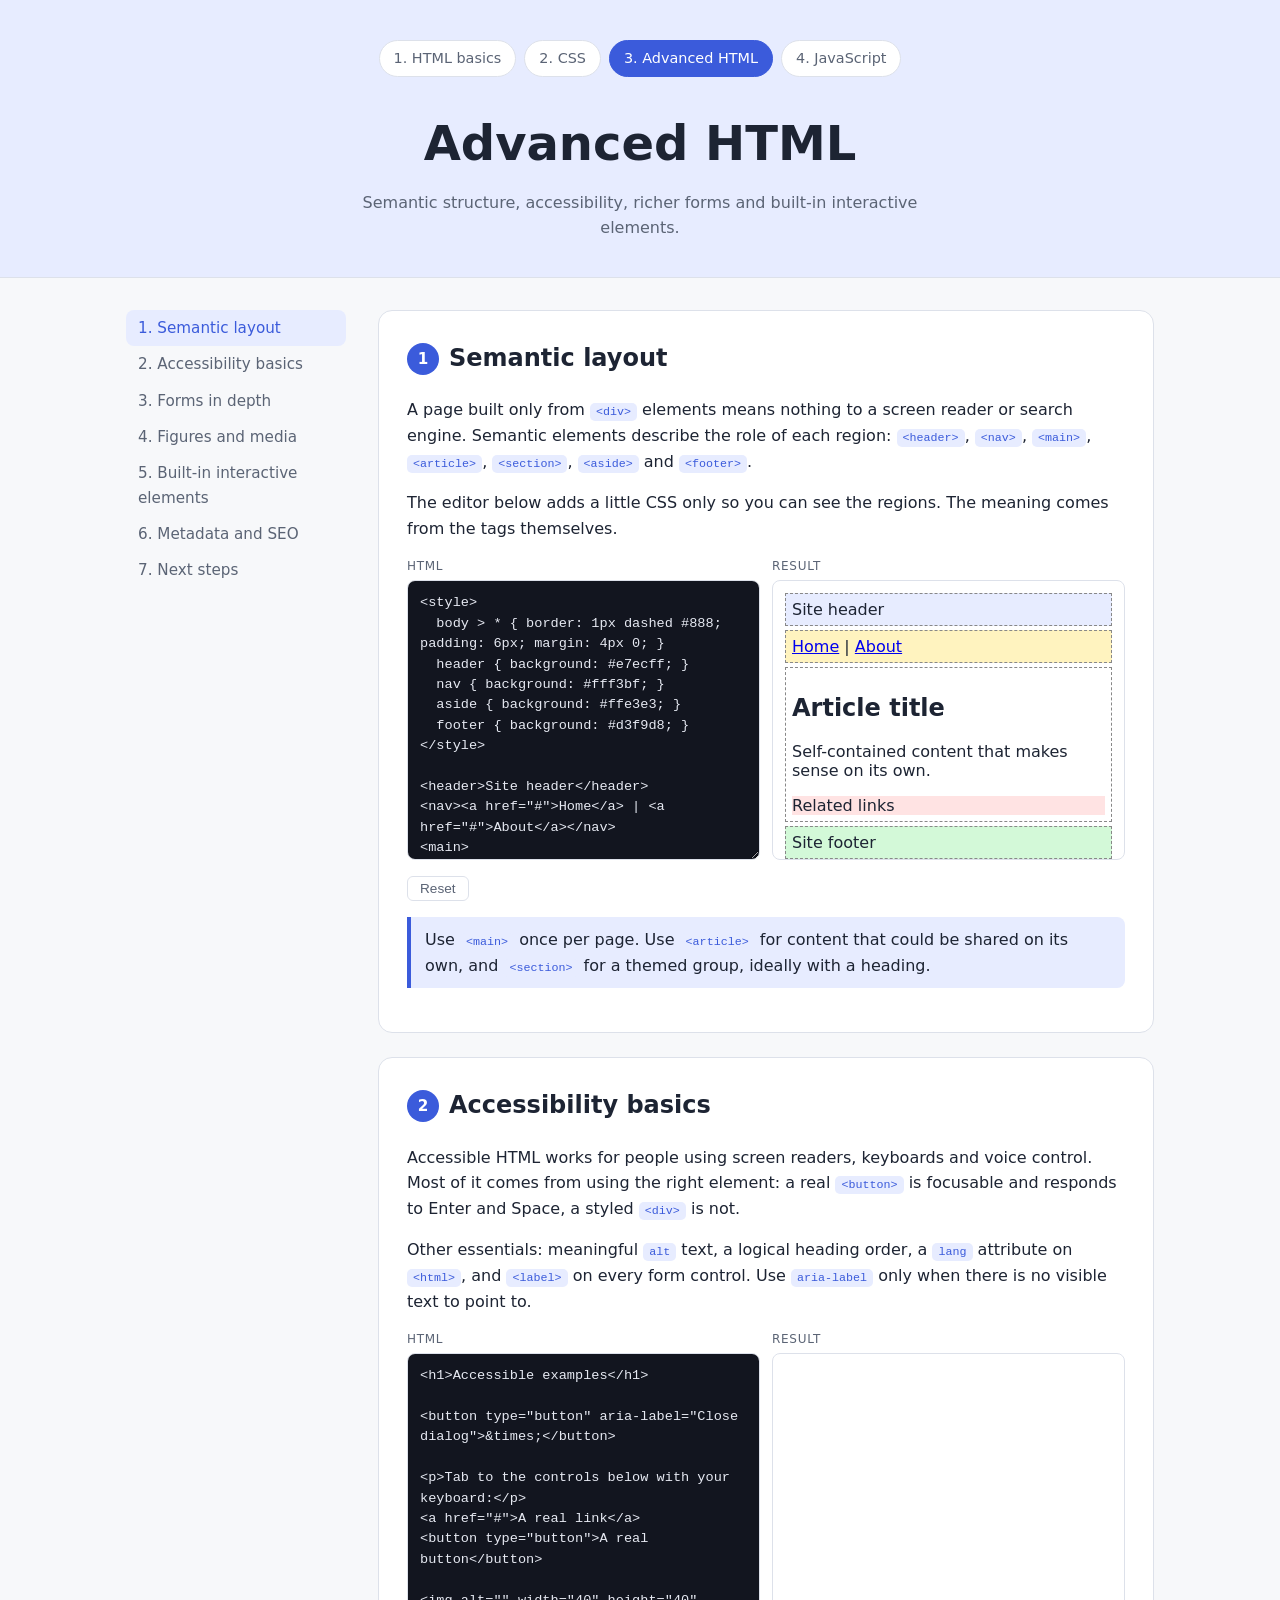
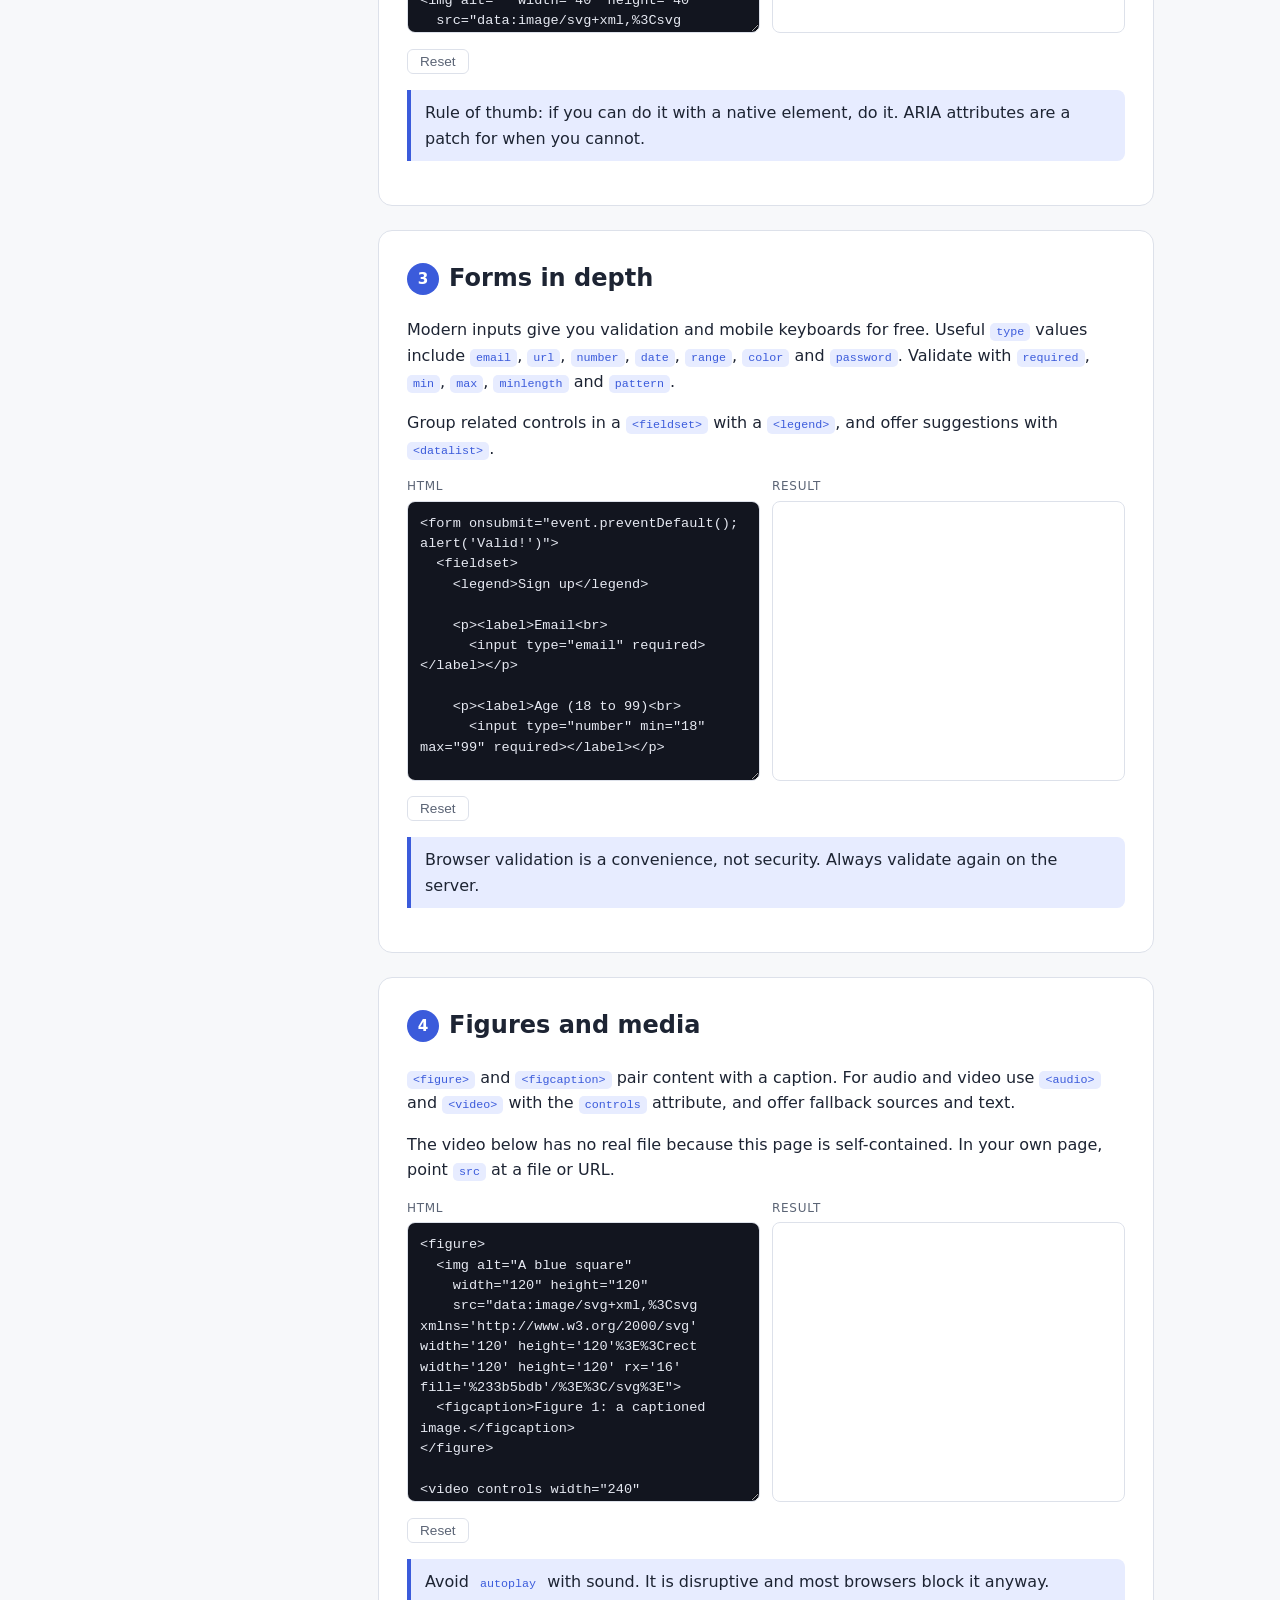
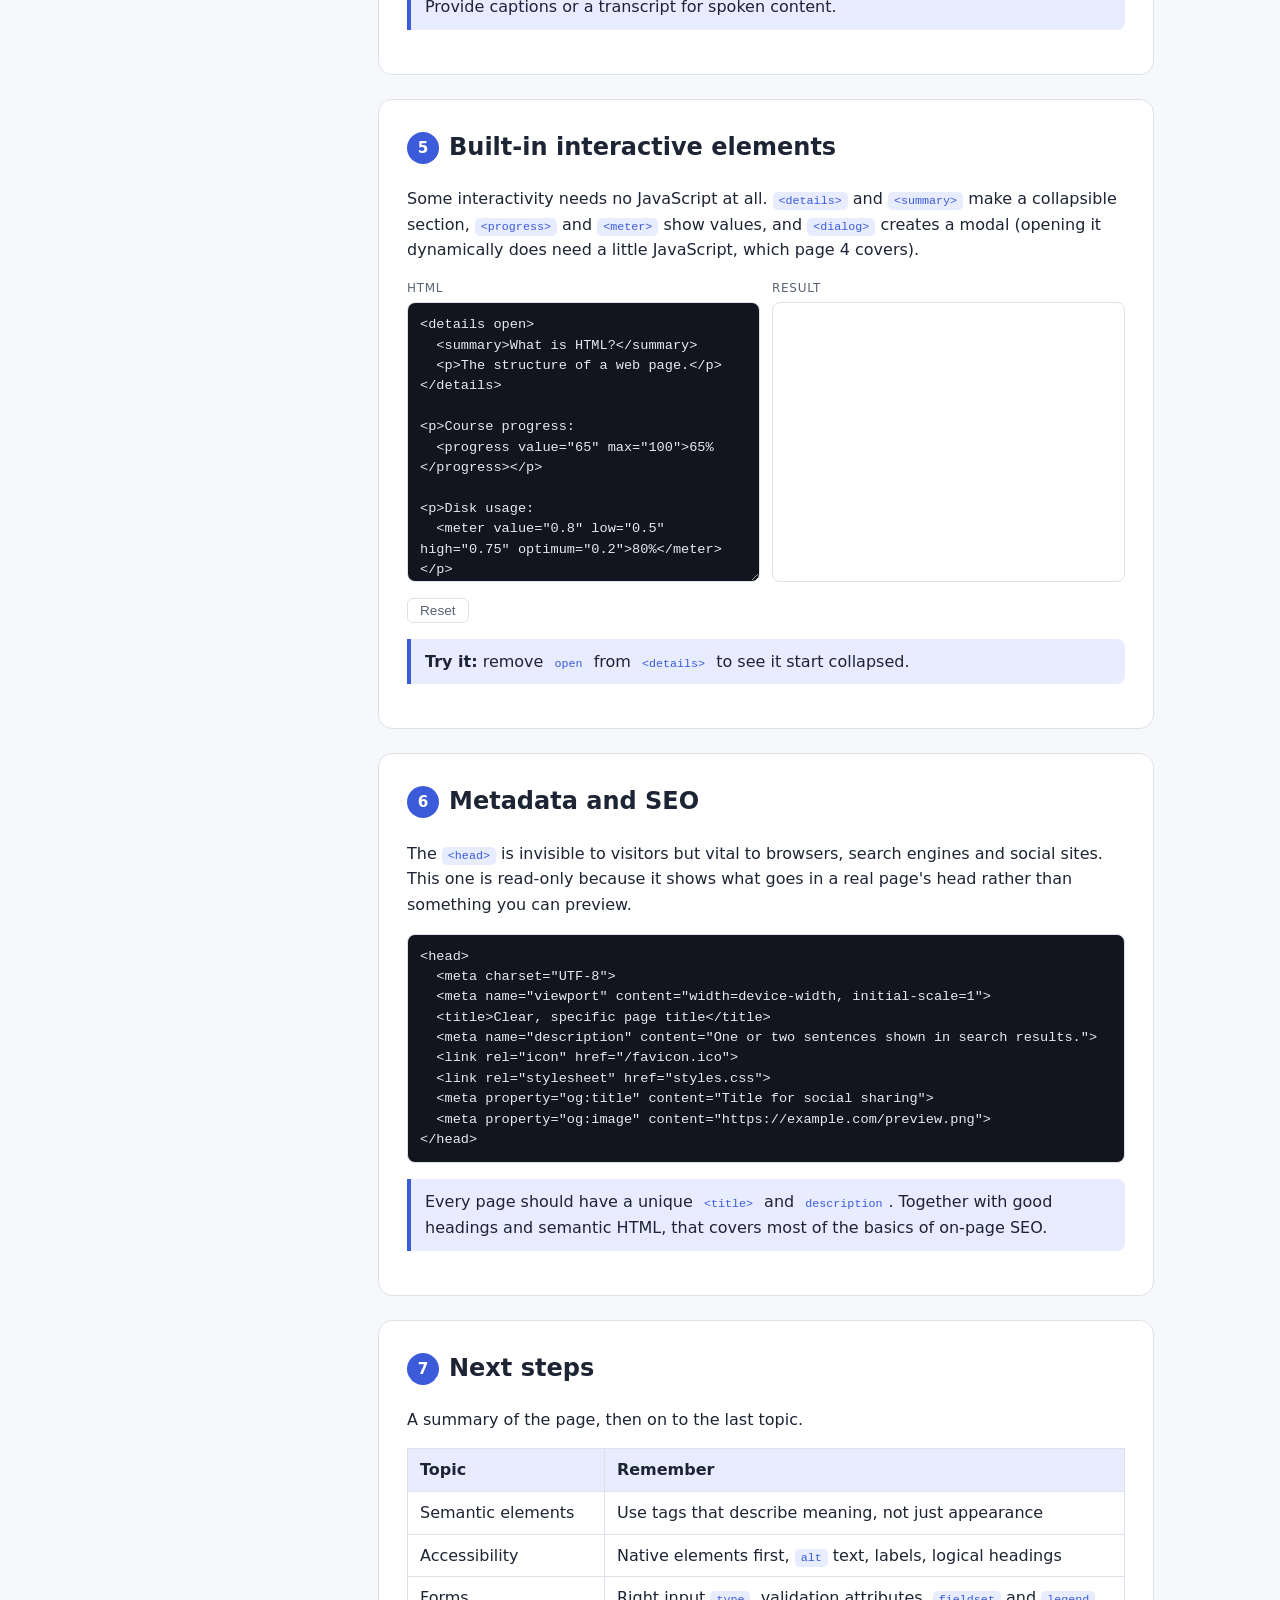
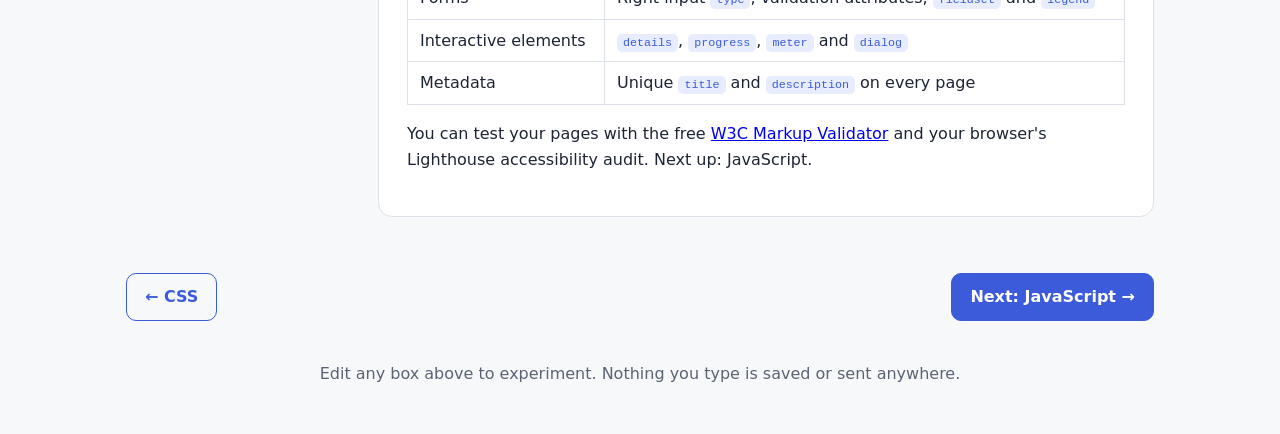
==== advanced.html @ eed305c7 "pushing" ====
<!DOCTYPE html>
<html lang="en-GB">
<head>
<meta charset="UTF-8">
<meta name="viewport" content="width=device-width, initial-scale=1">
<title>Advanced HTML</title>
<style>
  :root {
    --bg: #f7f8fa; --surface: #ffffff; --text: #1d2433; --muted: #5b6475;
    --accent: #3b5bdb; --accent-soft: #e7ecff; --border: #dde1ea; --code-bg: #12151f; --code-text: #e6e9f2;
  }
  @media (prefers-color-scheme: dark) {
    :root {
      --bg: #0f1219; --surface: #181c27; --text: #e6e9f2; --muted: #9aa3b5;
      --accent: #8da2ff; --accent-soft: #232a45; --border: #2a3042; --code-bg: #0b0d13;
    }
  }
  * { box-sizing: border-box; }
  body { margin: 0; font-family: system-ui, -apple-system, "Segoe UI", Roboto, sans-serif; background: var(--bg); color: var(--text); line-height: 1.6; }
  header { padding: 40px 16px 36px; text-align: center; background: var(--accent-soft); border-bottom: 1px solid var(--border); }
  header h1 { margin: 0 0 8px; font-size: clamp(2rem, 6vw, 3rem); }
  header p { margin: 0 auto; max-width: 560px; color: var(--muted); }
  .series { display: flex; flex-wrap: wrap; justify-content: center; gap: 8px; margin-bottom: 28px; }
  .series a { padding: 6px 14px; border-radius: 999px; border: 1px solid var(--border); background: var(--surface); color: var(--muted); text-decoration: none; font-size: 0.9rem; }
  .series a:hover { color: var(--accent); border-color: var(--accent); }
  .series a[aria-current="page"] { background: var(--accent); border-color: var(--accent); color: #fff; }
  .layout { display: grid; grid-template-columns: 220px minmax(0, 1fr); gap: 32px; max-width: 1060px; margin: 0 auto; padding: 32px 16px 32px; }
  nav.toc { position: sticky; top: 24px; align-self: start; }
  nav.toc ol { list-style: none; margin: 0; padding: 0; }
  nav.toc a { display: block; padding: 6px 12px; border-radius: 8px; color: var(--muted); text-decoration: none; font-size: 0.95rem; }
  nav.toc a:hover, nav.toc a.active { background: var(--accent-soft); color: var(--accent); }
  section { background: var(--surface); border: 1px solid var(--border); border-radius: 14px; padding: 28px; margin-bottom: 24px; }
  section h2 { margin-top: 0; }
  section h2 .num { display: inline-block; width: 32px; height: 32px; line-height: 32px; text-align: center; border-radius: 50%; background: var(--accent); color: #fff; font-size: 0.95rem; margin-right: 10px; vertical-align: middle; }
  code.inline { background: var(--accent-soft); color: var(--accent); padding: 2px 6px; border-radius: 5px; font-size: 0.9em; }
  .tip { border-left: 4px solid var(--accent); background: var(--accent-soft); padding: 10px 14px; border-radius: 0 8px 8px 0; margin: 16px 0; }
  .playground { display: grid; grid-template-columns: 1fr 1fr; gap: 12px; margin-top: 16px; }
  .pane-label { font-size: 0.75rem; text-transform: uppercase; letter-spacing: 0.06em; color: var(--muted); margin-bottom: 4px; }
  textarea, pre.static { width: 100%; background: var(--code-bg); color: var(--code-text); border: 1px solid var(--border); border-radius: 8px; padding: 12px; font-family: ui-monospace, "SF Mono", Menlo, Consolas, monospace; font-size: 0.85rem; line-height: 1.5; tab-size: 2; }
  textarea { height: 280px; resize: vertical; }
  pre.static { overflow-x: auto; margin: 16px 0 0; }
  iframe { width: 100%; height: 280px; border: 1px solid var(--border); border-radius: 8px; background: #fff; }
  textarea:focus-visible, iframe:focus-visible, button:focus-visible, a:focus-visible { outline: 2px solid var(--accent); outline-offset: 2px; }
  button.reset { margin-top: 8px; background: none; border: 1px solid var(--border); color: var(--muted); padding: 4px 12px; border-radius: 6px; cursor: pointer; font-size: 0.85rem; }
  button.reset:hover { color: var(--accent); border-color: var(--accent); }
  table.ref { border-collapse: collapse; width: 100%; margin-top: 12px; }
  table.ref th, table.ref td { border: 1px solid var(--border); padding: 8px 12px; text-align: left; }
  table.ref th { background: var(--accent-soft); }
  .pager { display: flex; justify-content: space-between; gap: 12px; max-width: 1060px; margin: 0 auto; padding: 0 16px 40px; }
  .pager a { padding: 10px 18px; border-radius: 10px; border: 1px solid var(--accent); color: var(--accent); text-decoration: none; font-weight: 600; }
  .pager a.primary { background: var(--accent); color: #fff; }
  footer { text-align: center; color: var(--muted); padding: 0 16px 48px; }
  @media (max-width: 800px) {
    .layout { grid-template-columns: 1fr; }
    nav.toc { position: static; }
    nav.toc ol { display: flex; flex-wrap: wrap; gap: 4px; }
    .playground { grid-template-columns: 1fr; }
    section { padding: 20px; }
  }
</style>
</head>
<body data-console="false">
<header>
<nav class="series" aria-label="Tutorial series"><a href="index.html">1. HTML basics</a><a href="css.html">2. CSS</a><a href="advanced.html" aria-current="page">3. Advanced HTML</a><a href="javascript.html">4. JavaScript</a></nav>
<h1>Advanced HTML</h1>
<p>Semantic structure, accessibility, richer forms and built-in interactive elements.</p>
</header>
<div class="layout">
<nav class="toc" aria-label="Tutorial sections"><ol><li><a href="#semantic">1. Semantic layout</a></li><li><a href="#a11y">2. Accessibility basics</a></li><li><a href="#forms">3. Forms in depth</a></li><li><a href="#media">4. Figures and media</a></li><li><a href="#interactive">5. Built-in interactive elements</a></li><li><a href="#head">6. Metadata and SEO</a></li><li><a href="#next">7. Next steps</a></li></ol></nav>
<main><section id="semantic"><h2><span class="num">1</span>Semantic layout</h2><p>A page built only from <code class="inline">&lt;div&gt;</code> elements means nothing to a screen reader or search engine. Semantic elements describe the role of each region: <code class="inline">&lt;header&gt;</code>, <code class="inline">&lt;nav&gt;</code>, <code class="inline">&lt;main&gt;</code>, <code class="inline">&lt;article&gt;</code>, <code class="inline">&lt;section&gt;</code>, <code class="inline">&lt;aside&gt;</code> and <code class="inline">&lt;footer&gt;</code>.</p><p>The editor below adds a little CSS only so you can see the regions. The meaning comes from the tags themselves.</p><div class="playground"><div><div class="pane-label">HTML</div><textarea data-editor spellcheck="false" aria-label="Code editor">&lt;style&gt;
  body &gt; * { border: 1px dashed #888; padding: 6px; margin: 4px 0; }
  header { background: #e7ecff; }
  nav { background: #fff3bf; }
  aside { background: #ffe3e3; }
  footer { background: #d3f9d8; }
&lt;/style&gt;

&lt;header&gt;Site header&lt;/header&gt;
&lt;nav&gt;&lt;a href=&quot;#&quot;&gt;Home&lt;/a&gt; | &lt;a href=&quot;#&quot;&gt;About&lt;/a&gt;&lt;/nav&gt;
&lt;main&gt;
  &lt;article&gt;
    &lt;h1&gt;Article title&lt;/h1&gt;
    &lt;p&gt;Self-contained content that makes sense on its own.&lt;/p&gt;
  &lt;/article&gt;
  &lt;aside&gt;Related links&lt;/aside&gt;
&lt;/main&gt;
&lt;footer&gt;Site footer&lt;/footer&gt;</textarea><button class="reset" type="button">Reset</button></div><div><div class="pane-label">Result</div><iframe title="Live preview" sandbox="allow-scripts allow-forms allow-modals"></iframe></div></div><div class="tip">Use <code class="inline">&lt;main&gt;</code> once per page. Use <code class="inline">&lt;article&gt;</code> for content that could be shared on its own, and <code class="inline">&lt;section&gt;</code> for a themed group, ideally with a heading.</div></section><section id="a11y"><h2><span class="num">2</span>Accessibility basics</h2><p>Accessible HTML works for people using screen readers, keyboards and voice control. Most of it comes from using the right element: a real <code class="inline">&lt;button&gt;</code> is focusable and responds to Enter and Space, a styled <code class="inline">&lt;div&gt;</code> is not.</p><p>Other essentials: meaningful <code class="inline">alt</code> text, a logical heading order, a <code class="inline">lang</code> attribute on <code class="inline">&lt;html&gt;</code>, and <code class="inline">&lt;label&gt;</code> on every form control. Use <code class="inline">aria-label</code> only when there is no visible text to point to.</p><div class="playground"><div><div class="pane-label">HTML</div><textarea data-editor spellcheck="false" aria-label="Code editor">&lt;h1&gt;Accessible examples&lt;/h1&gt;

&lt;button type=&quot;button&quot; aria-label=&quot;Close dialog&quot;&gt;&amp;times;&lt;/button&gt;

&lt;p&gt;Tab to the controls below with your keyboard:&lt;/p&gt;
&lt;a href=&quot;#&quot;&gt;A real link&lt;/a&gt;
&lt;button type=&quot;button&quot;&gt;A real button&lt;/button&gt;

&lt;img alt=&quot;&quot; width=&quot;40&quot; height=&quot;40&quot;
  src=&quot;data:image/svg+xml,%3Csvg xmlns=&#x27;http://www.w3.org/2000/svg&#x27; width=&#x27;40&#x27; height=&#x27;40&#x27;%3E%3Ccircle cx=&#x27;20&#x27; cy=&#x27;20&#x27; r=&#x27;18&#x27; fill=&#x27;%233b5bdb&#x27;/%3E%3C/svg%3E&quot;&gt;
&lt;p&gt;Decorative images get an empty &lt;code&gt;alt=&quot;&quot;&lt;/code&gt; so screen readers skip them.&lt;/p&gt;</textarea><button class="reset" type="button">Reset</button></div><div><div class="pane-label">Result</div><iframe title="Live preview" sandbox="allow-scripts allow-forms allow-modals"></iframe></div></div><div class="tip">Rule of thumb: if you can do it with a native element, do it. ARIA attributes are a patch for when you cannot.</div></section><section id="forms"><h2><span class="num">3</span>Forms in depth</h2><p>Modern inputs give you validation and mobile keyboards for free. Useful <code class="inline">type</code> values include <code class="inline">email</code>, <code class="inline">url</code>, <code class="inline">number</code>, <code class="inline">date</code>, <code class="inline">range</code>, <code class="inline">color</code> and <code class="inline">password</code>. Validate with <code class="inline">required</code>, <code class="inline">min</code>, <code class="inline">max</code>, <code class="inline">minlength</code> and <code class="inline">pattern</code>.</p><p>Group related controls in a <code class="inline">&lt;fieldset&gt;</code> with a <code class="inline">&lt;legend&gt;</code>, and offer suggestions with <code class="inline">&lt;datalist&gt;</code>.</p><div class="playground"><div><div class="pane-label">HTML</div><textarea data-editor spellcheck="false" aria-label="Code editor">&lt;form onsubmit=&quot;event.preventDefault(); alert(&#x27;Valid!&#x27;)&quot;&gt;
  &lt;fieldset&gt;
    &lt;legend&gt;Sign up&lt;/legend&gt;

    &lt;p&gt;&lt;label&gt;Email&lt;br&gt;
      &lt;input type=&quot;email&quot; required&gt;&lt;/label&gt;&lt;/p&gt;

    &lt;p&gt;&lt;label&gt;Age (18 to 99)&lt;br&gt;
      &lt;input type=&quot;number&quot; min=&quot;18&quot; max=&quot;99&quot; required&gt;&lt;/label&gt;&lt;/p&gt;

    &lt;p&gt;&lt;label&gt;Postcode (letters and digits)&lt;br&gt;
      &lt;input pattern=&quot;[A-Za-z0-9 ]{5,8}&quot; title=&quot;5 to 8 letters or digits&quot;&gt;&lt;/label&gt;&lt;/p&gt;

    &lt;p&gt;&lt;label&gt;Favourite language&lt;br&gt;
      &lt;input list=&quot;langs&quot;&gt;&lt;/label&gt;&lt;/p&gt;
    &lt;datalist id=&quot;langs&quot;&gt;
      &lt;option value=&quot;HTML&quot;&gt;
      &lt;option value=&quot;CSS&quot;&gt;
      &lt;option value=&quot;JavaScript&quot;&gt;
    &lt;/datalist&gt;

    &lt;button type=&quot;submit&quot;&gt;Submit&lt;/button&gt;
  &lt;/fieldset&gt;
&lt;/form&gt;</textarea><button class="reset" type="button">Reset</button></div><div><div class="pane-label">Result</div><iframe title="Live preview" sandbox="allow-scripts allow-forms allow-modals"></iframe></div></div><div class="tip">Browser validation is a convenience, not security. Always validate again on the server.</div></section><section id="media"><h2><span class="num">4</span>Figures and media</h2><p><code class="inline">&lt;figure&gt;</code> and <code class="inline">&lt;figcaption&gt;</code> pair content with a caption. For audio and video use <code class="inline">&lt;audio&gt;</code> and <code class="inline">&lt;video&gt;</code> with the <code class="inline">controls</code> attribute, and offer fallback sources and text.</p><p>The video below has no real file because this page is self-contained. In your own page, point <code class="inline">src</code> at a file or URL.</p><div class="playground"><div><div class="pane-label">HTML</div><textarea data-editor spellcheck="false" aria-label="Code editor">&lt;figure&gt;
  &lt;img alt=&quot;A blue square&quot;
    width=&quot;120&quot; height=&quot;120&quot;
    src=&quot;data:image/svg+xml,%3Csvg xmlns=&#x27;http://www.w3.org/2000/svg&#x27; width=&#x27;120&#x27; height=&#x27;120&#x27;%3E%3Crect width=&#x27;120&#x27; height=&#x27;120&#x27; rx=&#x27;16&#x27; fill=&#x27;%233b5bdb&#x27;/%3E%3C/svg%3E&quot;&gt;
  &lt;figcaption&gt;Figure 1: a captioned image.&lt;/figcaption&gt;
&lt;/figure&gt;

&lt;video controls width=&quot;240&quot; poster=&quot;data:image/svg+xml,%3Csvg xmlns=&#x27;http://www.w3.org/2000/svg&#x27; width=&#x27;240&#x27; height=&#x27;135&#x27;%3E%3Crect width=&#x27;240&#x27; height=&#x27;135&#x27; fill=&#x27;%2312151f&#x27;/%3E%3C/svg%3E&quot;&gt;
  &lt;source src=&quot;intro.mp4&quot; type=&quot;video/mp4&quot;&gt;
  Your browser does not support video.
&lt;/video&gt;</textarea><button class="reset" type="button">Reset</button></div><div><div class="pane-label">Result</div><iframe title="Live preview" sandbox="allow-scripts allow-forms allow-modals"></iframe></div></div><div class="tip">Avoid <code class="inline">autoplay</code> with sound. It is disruptive and most browsers block it anyway. Provide captions or a transcript for spoken content.</div></section><section id="interactive"><h2><span class="num">5</span>Built-in interactive elements</h2><p>Some interactivity needs no JavaScript at all. <code class="inline">&lt;details&gt;</code> and <code class="inline">&lt;summary&gt;</code> make a collapsible section, <code class="inline">&lt;progress&gt;</code> and <code class="inline">&lt;meter&gt;</code> show values, and <code class="inline">&lt;dialog&gt;</code> creates a modal (opening it dynamically does need a little JavaScript, which page 4 covers).</p><div class="playground"><div><div class="pane-label">HTML</div><textarea data-editor spellcheck="false" aria-label="Code editor">&lt;details open&gt;
  &lt;summary&gt;What is HTML?&lt;/summary&gt;
  &lt;p&gt;The structure of a web page.&lt;/p&gt;
&lt;/details&gt;

&lt;p&gt;Course progress:
  &lt;progress value=&quot;65&quot; max=&quot;100&quot;&gt;65%&lt;/progress&gt;&lt;/p&gt;

&lt;p&gt;Disk usage:
  &lt;meter value=&quot;0.8&quot; low=&quot;0.5&quot; high=&quot;0.75&quot; optimum=&quot;0.2&quot;&gt;80%&lt;/meter&gt;&lt;/p&gt;

&lt;dialog open&gt;
  &lt;p&gt;A dialog, shown with the &lt;code&gt;open&lt;/code&gt; attribute.&lt;/p&gt;
&lt;/dialog&gt;</textarea><button class="reset" type="button">Reset</button></div><div><div class="pane-label">Result</div><iframe title="Live preview" sandbox="allow-scripts allow-forms allow-modals"></iframe></div></div><div class="tip"><strong>Try it:</strong> remove <code class="inline">open</code> from <code class="inline">&lt;details&gt;</code> to see it start collapsed.</div></section><section id="head"><h2><span class="num">6</span>Metadata and SEO</h2><p>The <code class="inline">&lt;head&gt;</code> is invisible to visitors but vital to browsers, search engines and social sites. This one is read-only because it shows what goes in a real page's head rather than something you can preview.</p><pre class="static"><code>&lt;head&gt;
  &lt;meta charset=&quot;UTF-8&quot;&gt;
  &lt;meta name=&quot;viewport&quot; content=&quot;width=device-width, initial-scale=1&quot;&gt;
  &lt;title&gt;Clear, specific page title&lt;/title&gt;
  &lt;meta name=&quot;description&quot; content=&quot;One or two sentences shown in search results.&quot;&gt;
  &lt;link rel=&quot;icon&quot; href=&quot;/favicon.ico&quot;&gt;
  &lt;link rel=&quot;stylesheet&quot; href=&quot;styles.css&quot;&gt;
  &lt;meta property=&quot;og:title&quot; content=&quot;Title for social sharing&quot;&gt;
  &lt;meta property=&quot;og:image&quot; content=&quot;https://example.com/preview.png&quot;&gt;
&lt;/head&gt;</code></pre><div class="tip">Every page should have a unique <code class="inline">&lt;title&gt;</code> and <code class="inline">description</code>. Together with good headings and semantic HTML, that covers most of the basics of on-page SEO.</div></section><section id="next"><h2><span class="num">7</span>Next steps</h2><p>A summary of the page, then on to the last topic.</p><table class="ref"><thead><tr><th>Topic</th><th>Remember</th></tr></thead><tbody><tr><td>Semantic elements</td><td>Use tags that describe meaning, not just appearance</td></tr><tr><td>Accessibility</td><td>Native elements first, <code class="inline">alt</code> text, labels, logical headings</td></tr><tr><td>Forms</td><td>Right input <code class="inline">type</code>, validation attributes, <code class="inline">fieldset</code> and <code class="inline">legend</code></td></tr><tr><td>Interactive elements</td><td><code class="inline">details</code>, <code class="inline">progress</code>, <code class="inline">meter</code> and <code class="inline">dialog</code></td></tr><tr><td>Metadata</td><td>Unique <code class="inline">title</code> and <code class="inline">description</code> on every page</td></tr></tbody></table><p>You can test your pages with the free <a href="https://validator.w3.org/" target="_blank" rel="noopener">W3C Markup Validator</a> and your browser's Lighthouse accessibility audit. Next up: JavaScript.</p></section></main>
</div>
<div class="pager"><a href="css.html">&larr; CSS</a><a class="primary" href="javascript.html">Next: JavaScript &rarr;</a></div>
<footer>Edit any box above to experiment. Nothing you type is saved or sent anywhere.</footer>
<script>
  const CONSOLE_SHIM = `<script>
    const lines = [];
    const flush = () => {
      if (!document.body) return;
      let out = document.getElementById('__console');
      if (!out) {
        out = document.createElement('pre');
        out.id = '__console';
        out.style.cssText = 'background:#12151f;color:#9be9a8;padding:8px;margin:12px 0 0;border-radius:6px;font-size:12px;white-space:pre-wrap';
        document.body.appendChild(out);
      }
      out.textContent = lines.join('\n');
    };
    console.log = (...args) => {
      lines.push(args.map((a) => (typeof a === 'object' ? JSON.stringify(a) : String(a))).join(' '));
      flush();
    };
    document.addEventListener('DOMContentLoaded', flush);
  <\/script>`;
  const BASE = '<style>body{font-family:system-ui,sans-serif;margin:12px;color:#1d2433}</style>';
  const withConsole = document.body.dataset.console === 'true';

  document.querySelectorAll('.playground').forEach((pg) => {
    const editor = pg.querySelector('[data-editor]');
    const frame = pg.querySelector('iframe');
    const reset = pg.querySelector('.reset');
    const original = editor.value;
    const render = () => {
      frame.srcdoc = BASE + (withConsole ? CONSOLE_SHIM : '') + editor.value;
    };
    editor.addEventListener('input', render);
    editor.addEventListener('keydown', (e) => {
      if (e.key !== 'Tab') return;
      e.preventDefault();
      editor.setRangeText('  ', editor.selectionStart, editor.selectionEnd, 'end');
      render();
    });
    reset.addEventListener('click', () => {
      editor.value = original;
      render();
    });
    render();
  });

  const links = [...document.querySelectorAll('nav.toc a')];
  const observer = new IntersectionObserver(
    (entries) => {
      entries.forEach((entry) => {
        if (!entry.isIntersecting) return;
        links.forEach((a) => a.classList.toggle('active', a.getAttribute('href') === '#' + entry.target.id));
      });
    },
    { rootMargin: '-30% 0px -60% 0px' }
  );
  document.querySelectorAll('section').forEach((s) => observer.observe(s));
</script>
</body>
</html>
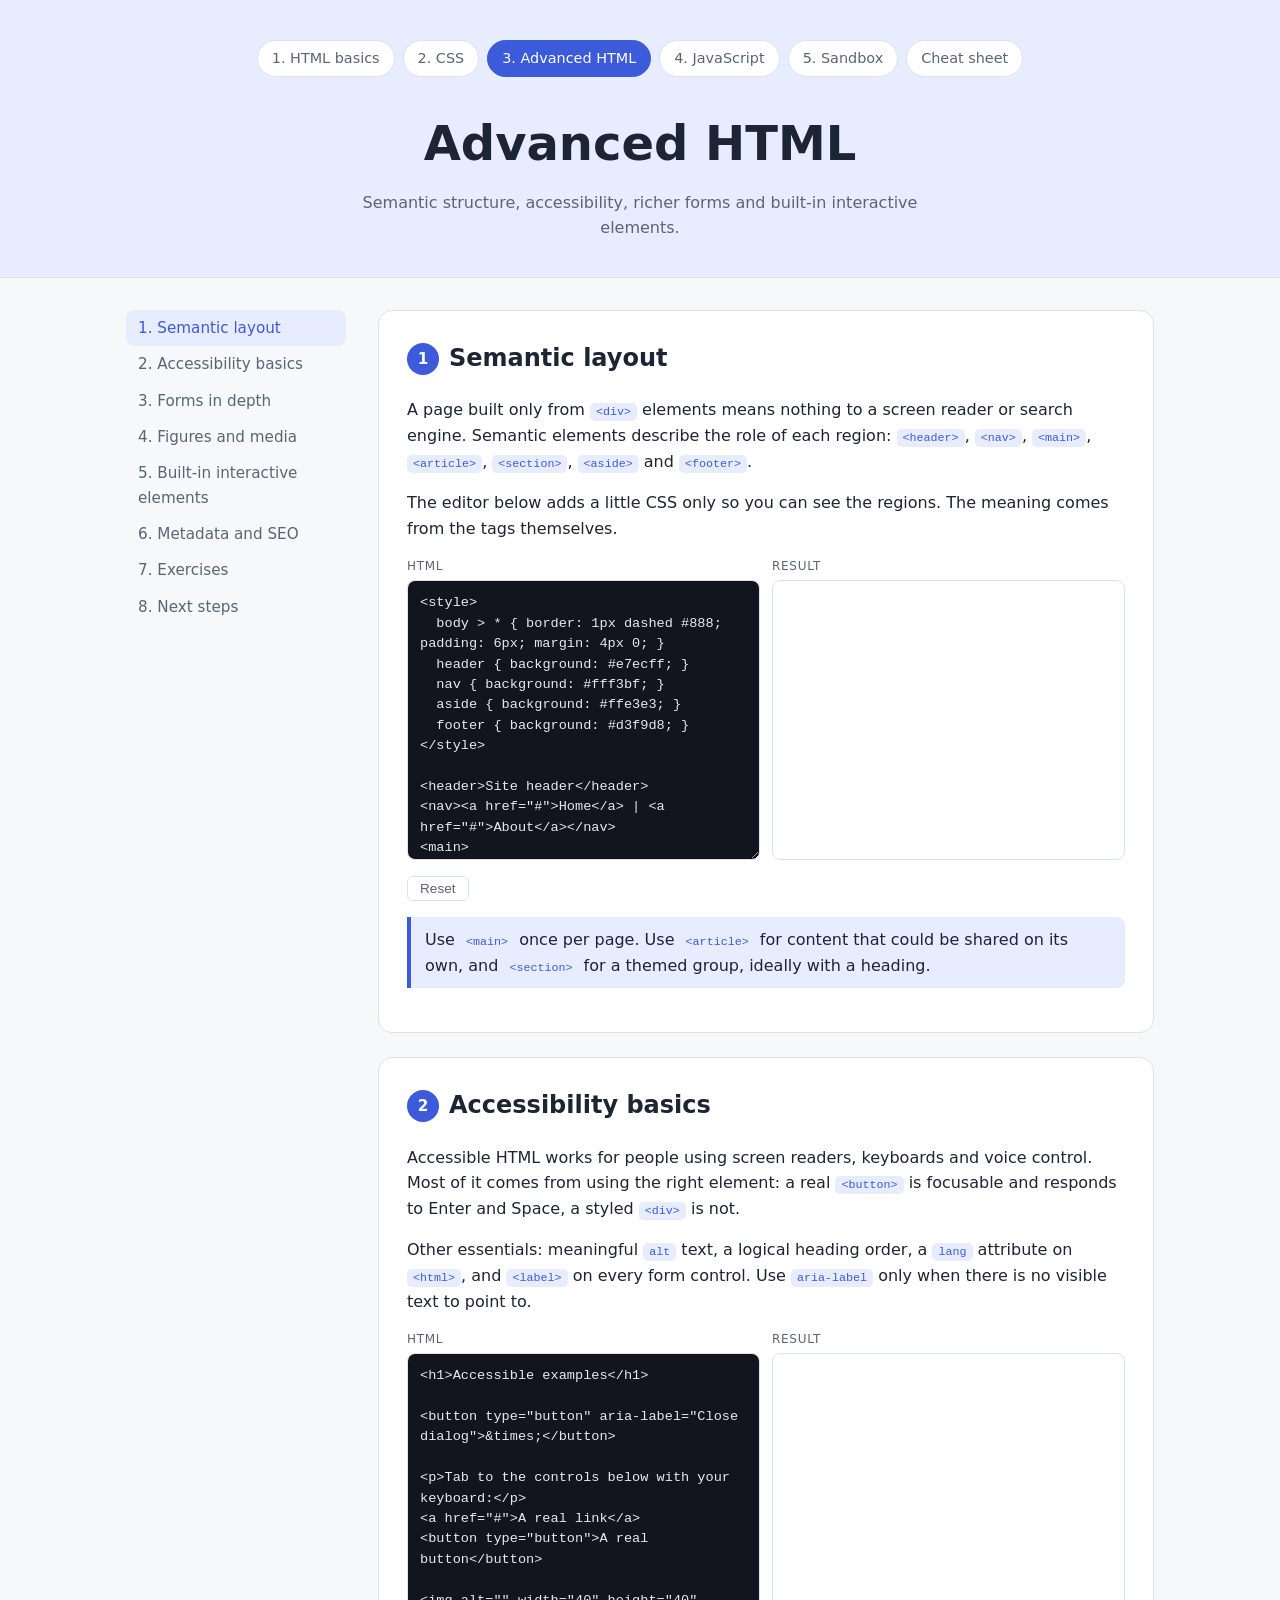
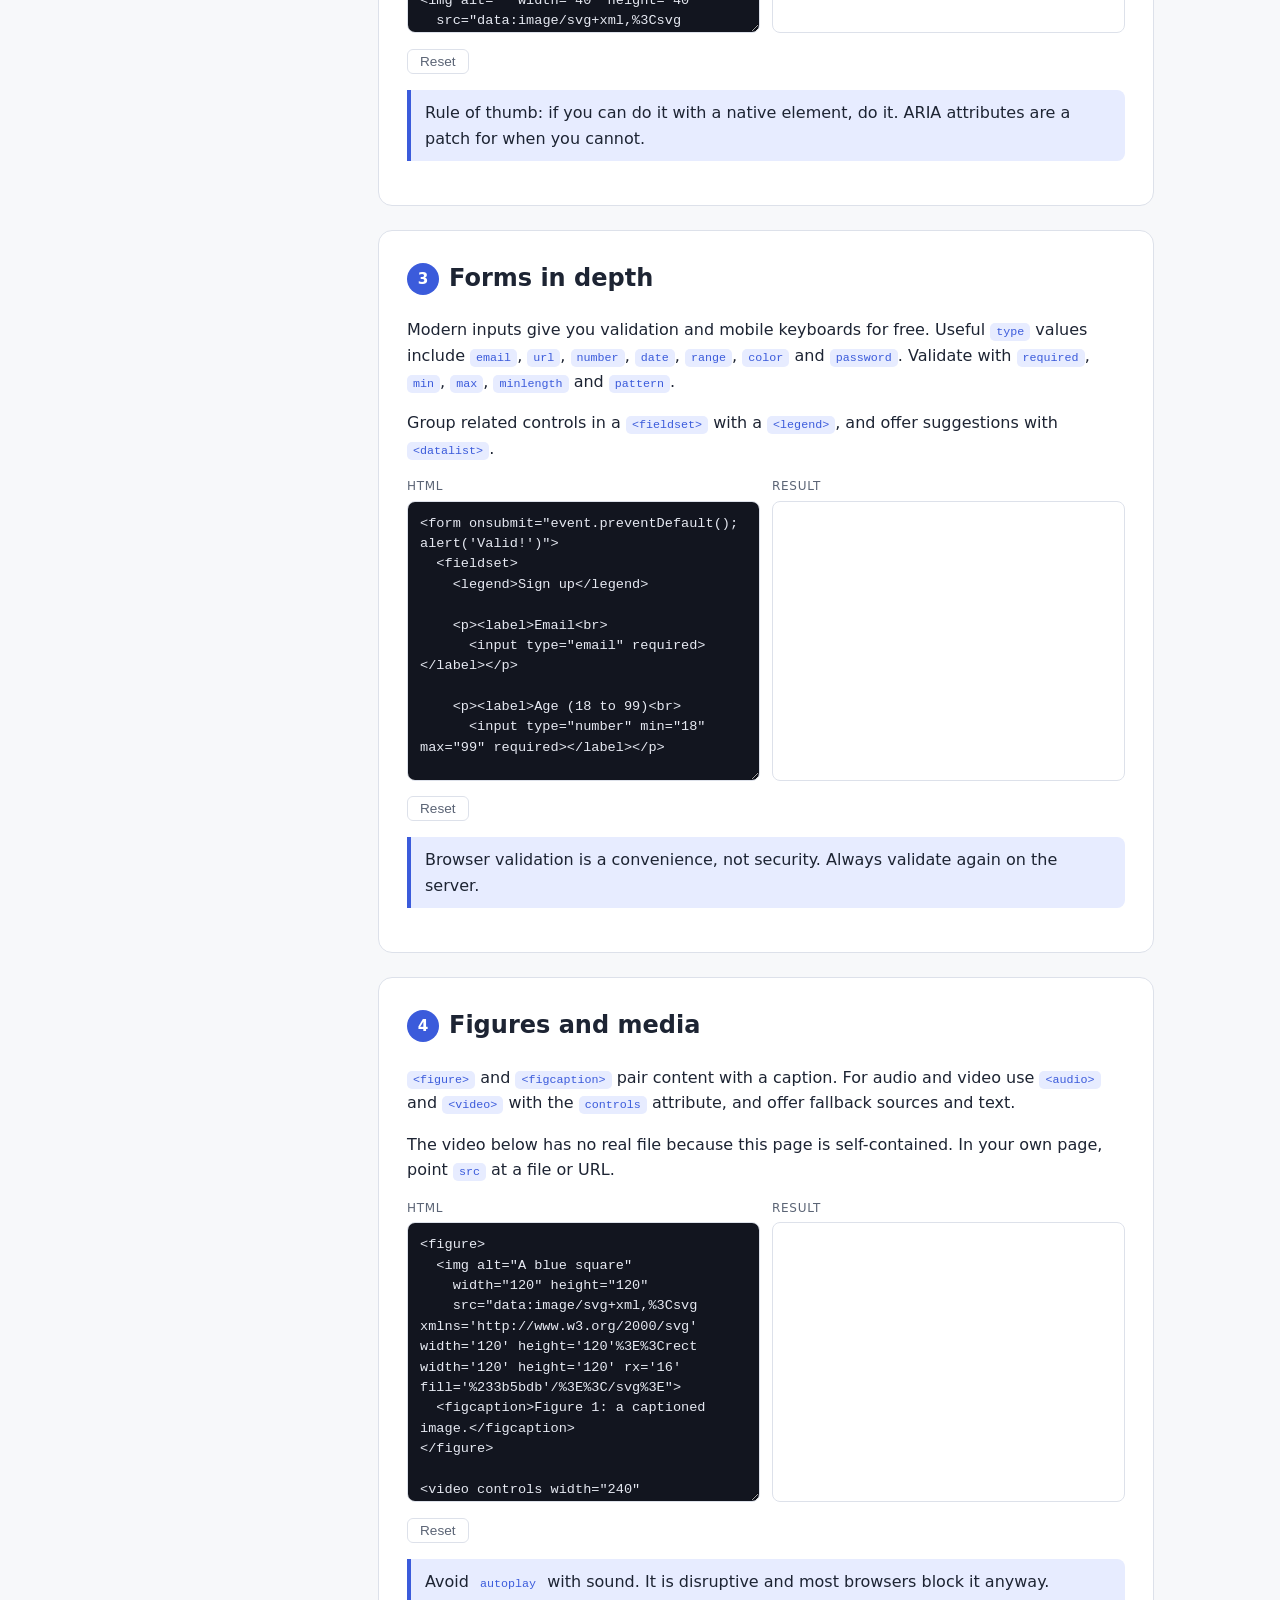
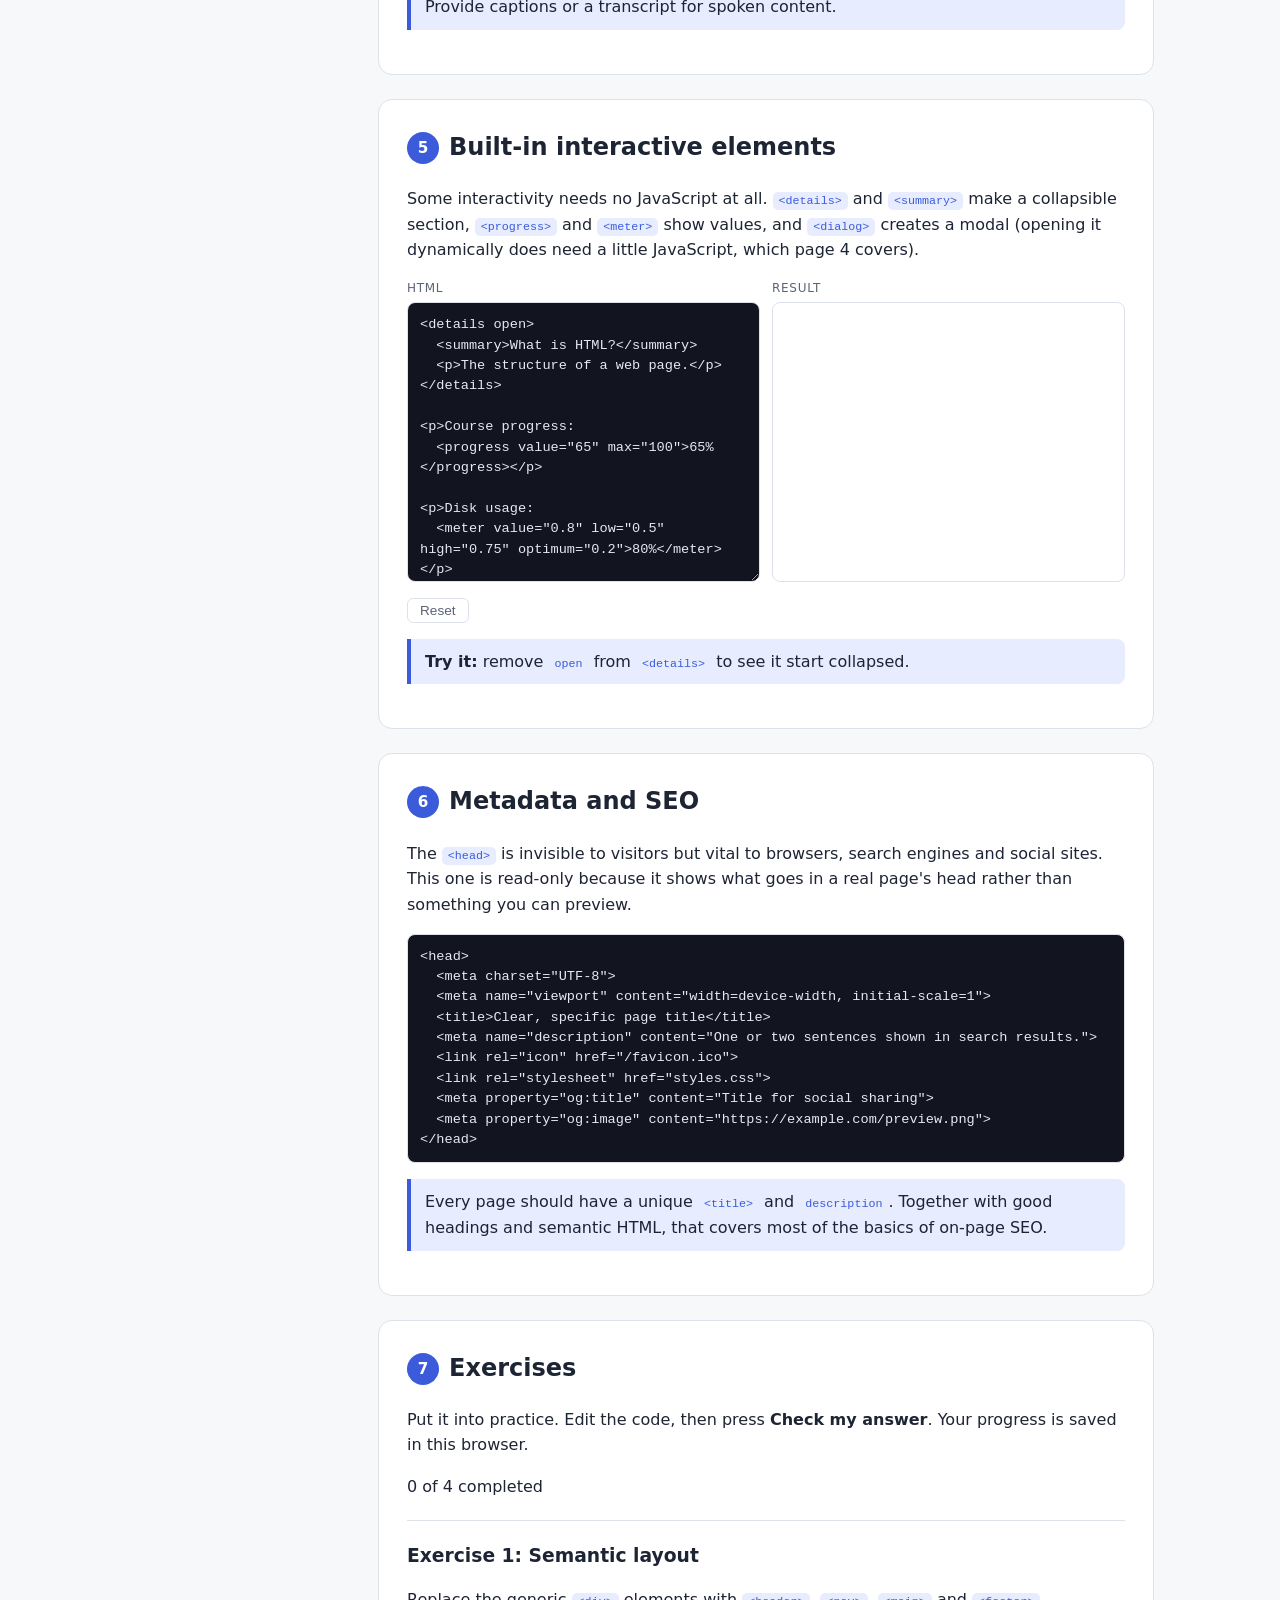
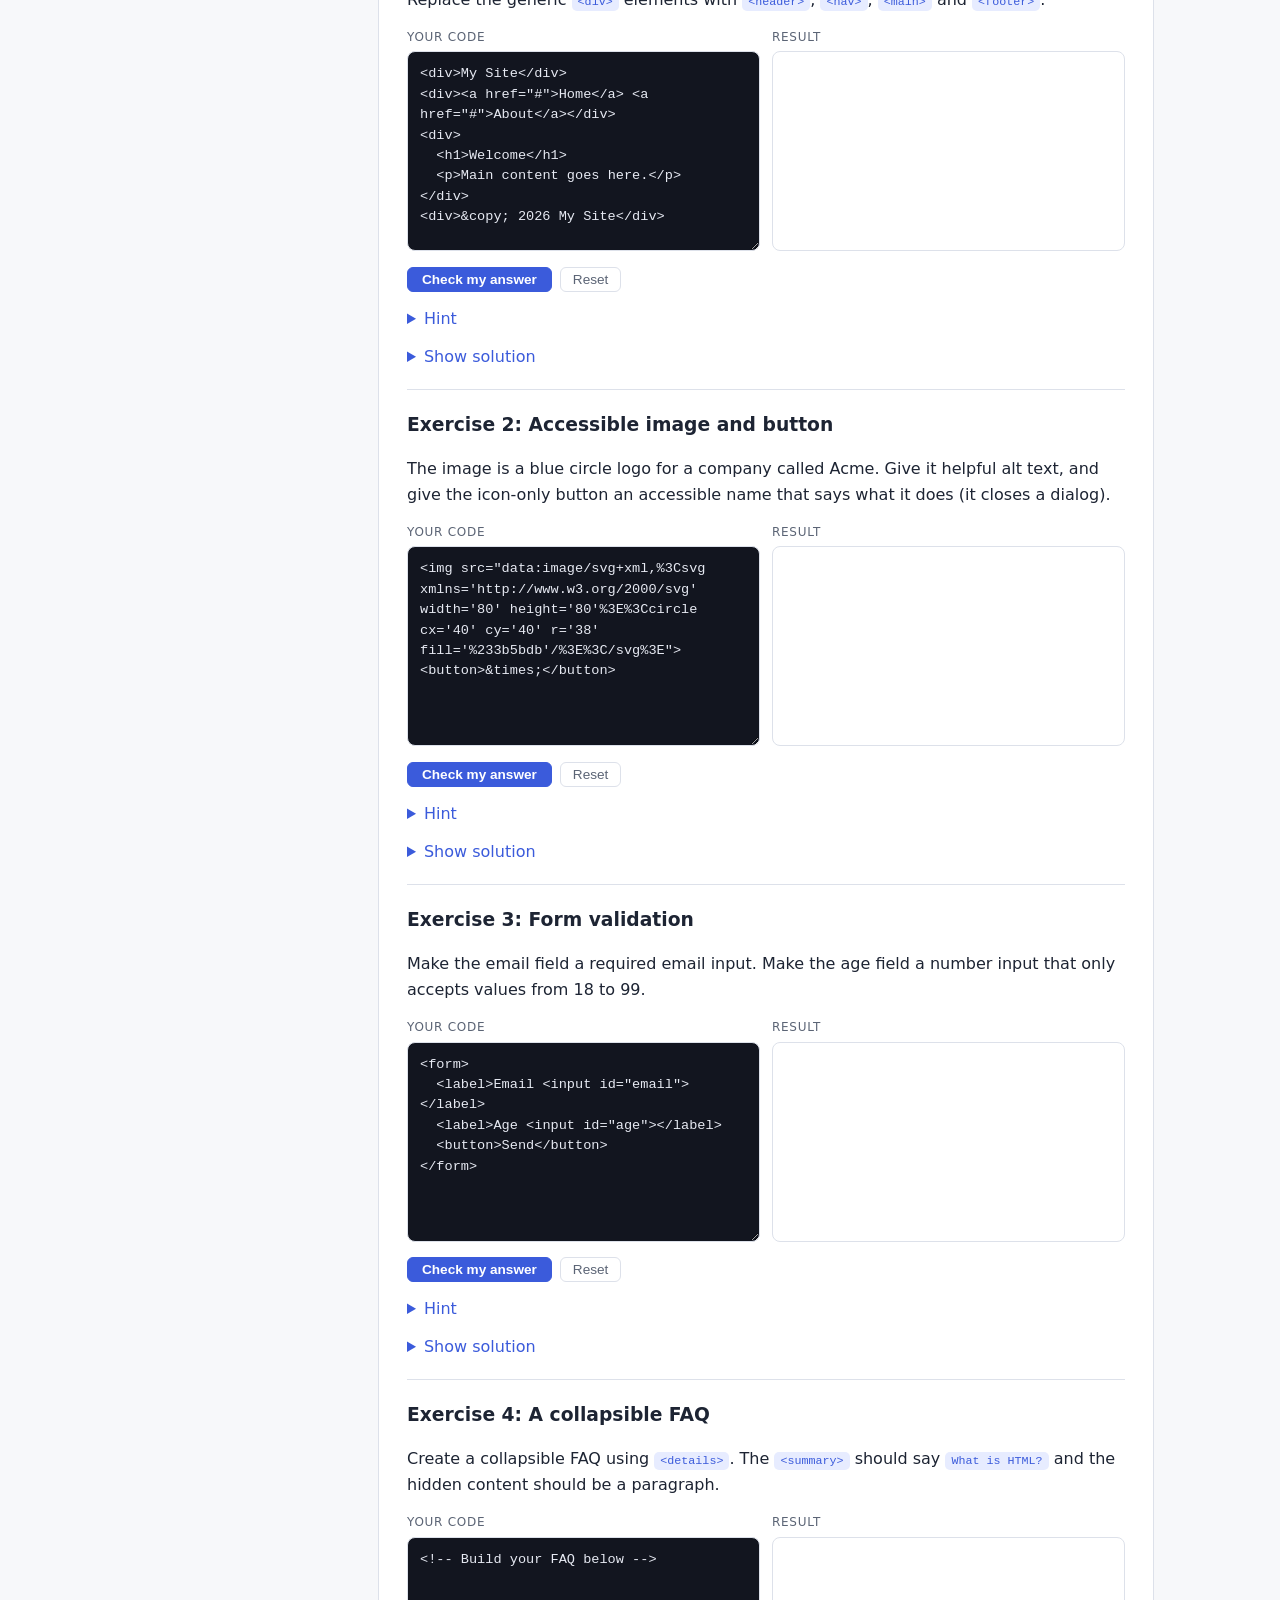
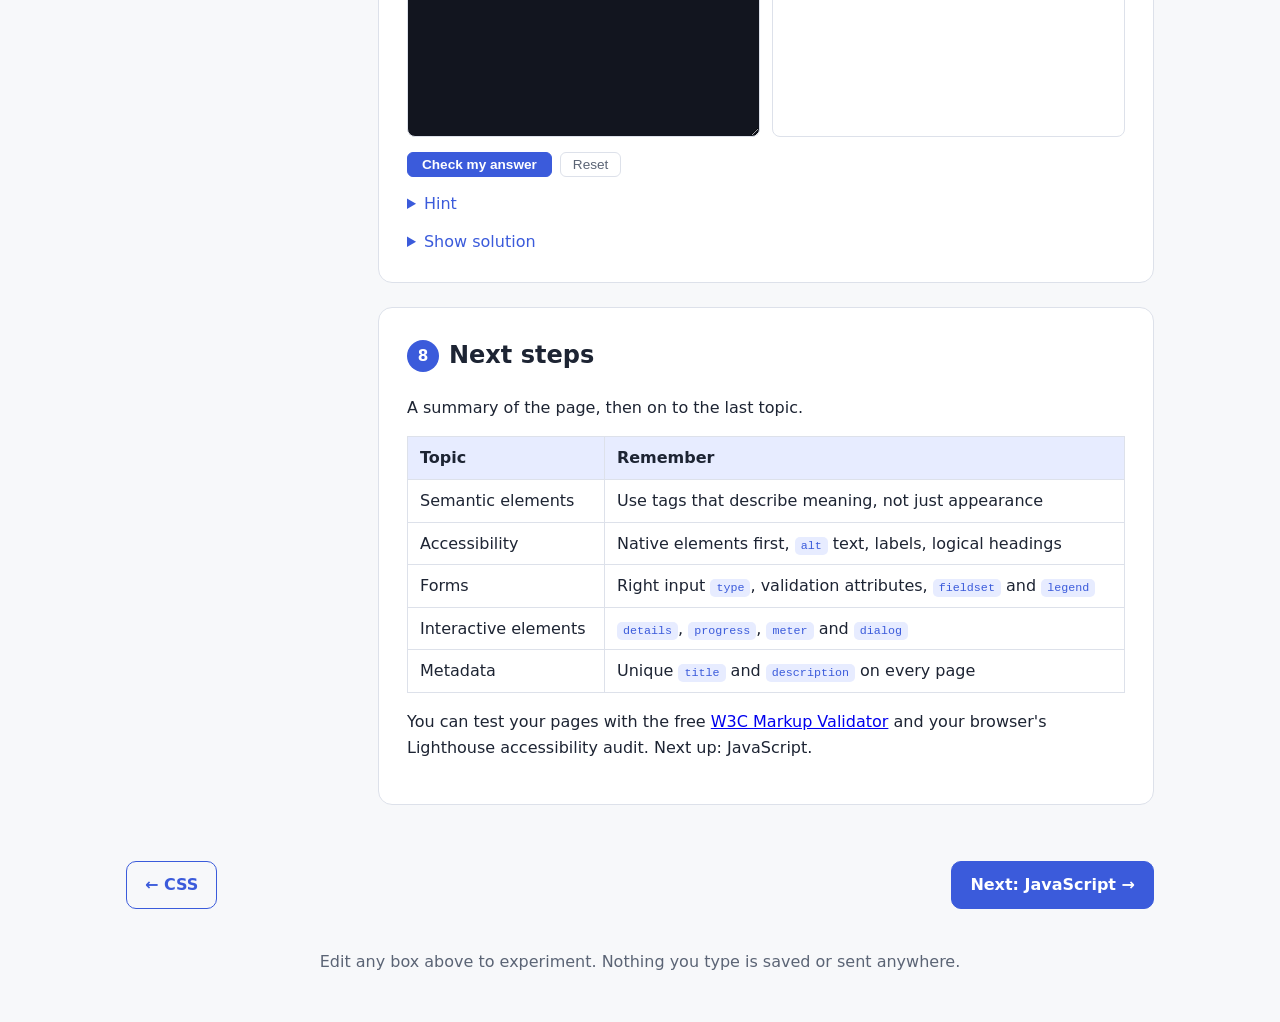
==== commit 13827188: "Adds sandbox and exercises" ====
--- a/advanced.html
+++ b/advanced.html
@@ -58,15 +58,16 @@
     section { padding: 20px; }
   }
 </style>
+<link rel="stylesheet" href="exercises.css">
 </head>
 <body data-console="false">
 <header>
-<nav class="series" aria-label="Tutorial series"><a href="index.html">1. HTML basics</a><a href="css.html">2. CSS</a><a href="advanced.html" aria-current="page">3. Advanced HTML</a><a href="javascript.html">4. JavaScript</a></nav>
+<nav class="series" aria-label="Tutorial series"><a href="index.html">1. HTML basics</a><a href="css.html">2. CSS</a><a href="advanced.html" aria-current="page">3. Advanced HTML</a><a href="javascript.html">4. JavaScript</a><a href="sandbox.html">5. Sandbox</a><a href="cheatsheet.html">Cheat sheet</a></nav>
 <h1>Advanced HTML</h1>
 <p>Semantic structure, accessibility, richer forms and built-in interactive elements.</p>
 </header>
 <div class="layout">
-<nav class="toc" aria-label="Tutorial sections"><ol><li><a href="#semantic">1. Semantic layout</a></li><li><a href="#a11y">2. Accessibility basics</a></li><li><a href="#forms">3. Forms in depth</a></li><li><a href="#media">4. Figures and media</a></li><li><a href="#interactive">5. Built-in interactive elements</a></li><li><a href="#head">6. Metadata and SEO</a></li><li><a href="#next">7. Next steps</a></li></ol></nav>
+<nav class="toc" aria-label="Tutorial sections"><ol><li><a href="#semantic">1. Semantic layout</a></li><li><a href="#a11y">2. Accessibility basics</a></li><li><a href="#forms">3. Forms in depth</a></li><li><a href="#media">4. Figures and media</a></li><li><a href="#interactive">5. Built-in interactive elements</a></li><li><a href="#head">6. Metadata and SEO</a></li><li><a href="#exercises">7. Exercises</a></li><li><a href="#next">8. Next steps</a></li></ol></nav>
 <main><section id="semantic"><h2><span class="num">1</span>Semantic layout</h2><p>A page built only from <code class="inline">&lt;div&gt;</code> elements means nothing to a screen reader or search engine. Semantic elements describe the role of each region: <code class="inline">&lt;header&gt;</code>, <code class="inline">&lt;nav&gt;</code>, <code class="inline">&lt;main&gt;</code>, <code class="inline">&lt;article&gt;</code>, <code class="inline">&lt;section&gt;</code>, <code class="inline">&lt;aside&gt;</code> and <code class="inline">&lt;footer&gt;</code>.</p><p>The editor below adds a little CSS only so you can see the regions. The meaning comes from the tags themselves.</p><div class="playground"><div><div class="pane-label">HTML</div><textarea data-editor spellcheck="false" aria-label="Code editor">&lt;style&gt;
   body &gt; * { border: 1px dashed #888; padding: 6px; margin: 4px 0; }
   header { background: #e7ecff; }
@@ -149,7 +150,7 @@
   &lt;link rel=&quot;stylesheet&quot; href=&quot;styles.css&quot;&gt;
   &lt;meta property=&quot;og:title&quot; content=&quot;Title for social sharing&quot;&gt;
   &lt;meta property=&quot;og:image&quot; content=&quot;https://example.com/preview.png&quot;&gt;
-&lt;/head&gt;</code></pre><div class="tip">Every page should have a unique <code class="inline">&lt;title&gt;</code> and <code class="inline">description</code>. Together with good headings and semantic HTML, that covers most of the basics of on-page SEO.</div></section><section id="next"><h2><span class="num">7</span>Next steps</h2><p>A summary of the page, then on to the last topic.</p><table class="ref"><thead><tr><th>Topic</th><th>Remember</th></tr></thead><tbody><tr><td>Semantic elements</td><td>Use tags that describe meaning, not just appearance</td></tr><tr><td>Accessibility</td><td>Native elements first, <code class="inline">alt</code> text, labels, logical headings</td></tr><tr><td>Forms</td><td>Right input <code class="inline">type</code>, validation attributes, <code class="inline">fieldset</code> and <code class="inline">legend</code></td></tr><tr><td>Interactive elements</td><td><code class="inline">details</code>, <code class="inline">progress</code>, <code class="inline">meter</code> and <code class="inline">dialog</code></td></tr><tr><td>Metadata</td><td>Unique <code class="inline">title</code> and <code class="inline">description</code> on every page</td></tr></tbody></table><p>You can test your pages with the free <a href="https://validator.w3.org/" target="_blank" rel="noopener">W3C Markup Validator</a> and your browser's Lighthouse accessibility audit. Next up: JavaScript.</p></section></main>
+&lt;/head&gt;</code></pre><div class="tip">Every page should have a unique <code class="inline">&lt;title&gt;</code> and <code class="inline">description</code>. Together with good headings and semantic HTML, that covers most of the basics of on-page SEO.</div></section><section id="exercises" data-page="advanced"><h2><span class="num">7</span>Exercises</h2><p>Put it into practice. Edit the code, then press <strong>Check my answer</strong>. Your progress is saved in this browser.</p><p class="progress" id="ex-progress"></p><div id="ex-list"></div></section><section id="next"><h2><span class="num">8</span>Next steps</h2><p>A summary of the page, then on to the last topic.</p><table class="ref"><thead><tr><th>Topic</th><th>Remember</th></tr></thead><tbody><tr><td>Semantic elements</td><td>Use tags that describe meaning, not just appearance</td></tr><tr><td>Accessibility</td><td>Native elements first, <code class="inline">alt</code> text, labels, logical headings</td></tr><tr><td>Forms</td><td>Right input <code class="inline">type</code>, validation attributes, <code class="inline">fieldset</code> and <code class="inline">legend</code></td></tr><tr><td>Interactive elements</td><td><code class="inline">details</code>, <code class="inline">progress</code>, <code class="inline">meter</code> and <code class="inline">dialog</code></td></tr><tr><td>Metadata</td><td>Unique <code class="inline">title</code> and <code class="inline">description</code> on every page</td></tr></tbody></table><p>You can test your pages with the free <a href="https://validator.w3.org/" target="_blank" rel="noopener">W3C Markup Validator</a> and your browser's Lighthouse accessibility audit. Next up: JavaScript.</p></section></main>
 </div>
 <div class="pager"><a href="css.html">&larr; CSS</a><a class="primary" href="javascript.html">Next: JavaScript &rarr;</a></div>
 <footer>Edit any box above to experiment. Nothing you type is saved or sent anywhere.</footer>
@@ -210,5 +211,7 @@
   );
   document.querySelectorAll('section').forEach((s) => observer.observe(s));
 </script>
+<script src="exercises-data.js"></script>
+<script src="exercises.js"></script>
 </body>
 </html>
--- a/exercises.css
+++ b/exercises.css
@@ -0,0 +1,64 @@
+.exercise {
+  border-top: 1px solid var(--border);
+  padding-top: 20px;
+  margin-top: 20px;
+}
+.exercise h3 { margin: 0 0 6px; }
+.exercise .badge {
+  margin-left: 10px;
+  padding: 2px 10px;
+  border-radius: 999px;
+  background: #2f9e44;
+  color: #fff;
+  font-size: 0.75rem;
+  font-weight: 600;
+  vertical-align: middle;
+}
+.exercise .actions { display: flex; gap: 8px; margin-top: 8px; }
+.exercise .actions button.reset { margin-top: 0; }
+.exercise button.check {
+  background: var(--accent);
+  border: 1px solid var(--accent);
+  color: #fff;
+  padding: 4px 14px;
+  border-radius: 6px;
+  cursor: pointer;
+  font-size: 0.85rem;
+  font-weight: 600;
+}
+.exercise button.check:hover { opacity: 0.9; }
+.exercise .playground iframe { height: 200px; }
+.exercise .playground textarea { height: 200px; }
+.exercise .console-out {
+  margin: 8px 0 0;
+  padding: 8px 12px;
+  background: var(--code-bg);
+  color: #9be9a8;
+  border-radius: 8px;
+  font-size: 0.8rem;
+  white-space: pre-wrap;
+}
+.exercise .results { list-style: none; margin: 14px 0 0; padding: 0; }
+.exercise .results li { padding: 3px 0; }
+.exercise .results .pass { color: #2f9e44; }
+.exercise .results .fail { color: #e03131; }
+.exercise .results .pending { color: var(--muted); }
+.exercise .results .summary { font-weight: 600; margin-top: 6px; }
+.exercise pre.static {
+  overflow-x: auto;
+  margin: 8px 0 0;
+  padding: 12px;
+  background: var(--code-bg);
+  color: var(--code-text);
+  border: 1px solid var(--border);
+  border-radius: 8px;
+  font-family: ui-monospace, "SF Mono", Menlo, Consolas, monospace;
+  font-size: 0.85rem;
+  line-height: 1.5;
+}
+.exercise details { margin-top: 12px; }
+.exercise summary { cursor: pointer; color: var(--accent); }
+@media (prefers-color-scheme: dark) {
+  .exercise .results .pass { color: #69db7c; }
+  .exercise .results .fail { color: #ff8787; }
+}
